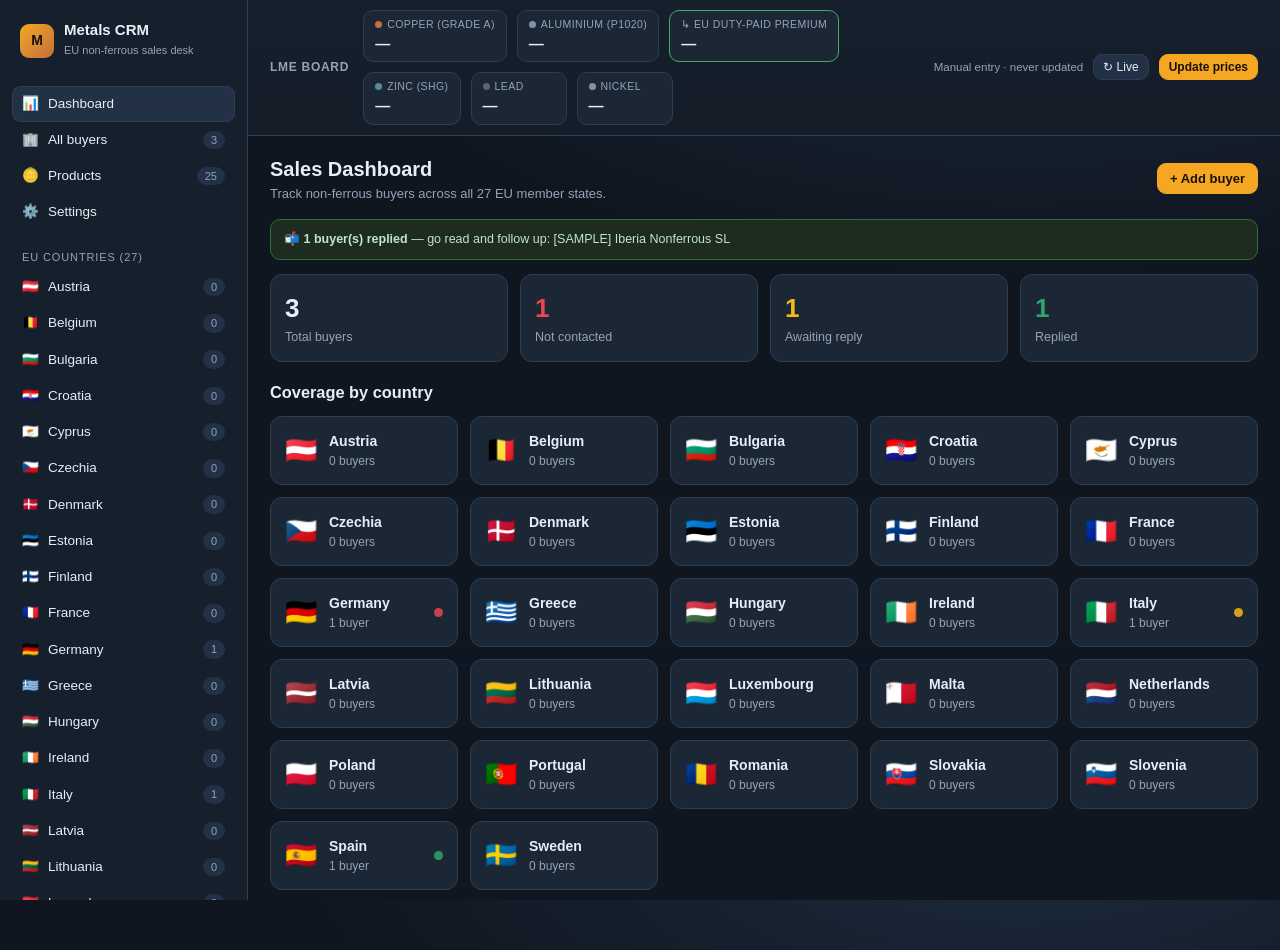
==== index.html @ 7d597609 "Add Metals Trading CRM — EU non-ferrous sales desk Zero-dependency static web app: - 25 products, 27" ====
<!DOCTYPE html>
<html lang="en">
<head>
  <meta charset="UTF-8" />
  <meta name="viewport" content="width=device-width, initial-scale=1.0" />
  <title>Metals Trading CRM</title>
  <link rel="icon" href="data:image/svg+xml,<svg xmlns='http://www.w3.org/2000/svg' viewBox='0 0 100 100'><text y='.9em' font-size='90'>🪙</text></svg>" />
  <link rel="stylesheet" href="assets/css/styles.css" />
</head>
<body>
  <div class="app">
    <!-- Sidebar -->
    <aside class="sidebar">
      <div class="brand">
        <div class="logo">M</div>
        <div>
          <h1>Metals CRM</h1>
          <small>EU non-ferrous sales desk</small>
        </div>
      </div>
      <nav id="nav"></nav>
    </aside>

    <!-- Main -->
    <div class="main">
      <div id="pricebar" class="pricebar"></div>
      <div id="content" class="content"></div>
    </div>
  </div>

  <div id="modal-root"></div>
  <div id="toast-root"></div>

  <!-- Scripts (classic, load order matters — no build, no dependencies) -->
  <script src="assets/js/data.js"></script>
  <script src="assets/js/store.js"></script>
  <script src="assets/js/prices.js"></script>
  <script src="assets/js/email.js"></script>
  <script src="assets/js/apollo.js"></script>
  <script src="assets/js/app.js"></script>
</body>
</html>
---- assets/css/styles.css ----
/* ============================================================
   Metals Trading CRM — styles (no framework, fully offline)
   ============================================================ */
:root {
  --bg: #0f1620;
  --bg-2: #16202d;
  --panel: #1b2735;
  --panel-2: #223145;
  --line: #2c3e54;
  --text: #e7eef6;
  --muted: #93a4b8;
  --accent: #f5a623;
  --accent-2: #3b9ae1;
  --red: #e5484d;
  --yellow: #f5b915;
  --green: #30a46c;
  --radius: 12px;
  --shadow: 0 6px 22px rgba(0,0,0,.35);
}

* { box-sizing: border-box; }
html, body { margin: 0; height: 100%; }
body {
  background: radial-gradient(1200px 600px at 80% -10%, #1d2c3e 0%, var(--bg) 60%);
  color: var(--text);
  font: 14px/1.5 -apple-system, BlinkMacSystemFont, "Segoe UI", Roboto, Helvetica, Arial, sans-serif;
}
a { color: var(--accent-2); text-decoration: none; }
a:hover { text-decoration: underline; }

/* ---------- Layout ---------- */
.app { display: grid; grid-template-columns: 248px 1fr; min-height: 100vh; }
.sidebar {
  background: var(--bg-2);
  border-right: 1px solid var(--line);
  padding: 16px 12px;
  position: sticky; top: 0; height: 100vh; overflow-y: auto;
}
.main { display: flex; flex-direction: column; min-width: 0; }
.content { padding: 18px 22px 60px; }

/* ---------- Brand ---------- */
.brand { display: flex; align-items: center; gap: 10px; padding: 6px 8px 16px; }
.brand .logo {
  width: 34px; height: 34px; border-radius: 9px;
  background: linear-gradient(135deg, var(--accent), #c2703d);
  display: grid; place-items: center; font-weight: 800; color: #1a1206;
}
.brand h1 { font-size: 15px; margin: 0; line-height: 1.1; }
.brand small { color: var(--muted); font-size: 11px; }

/* ---------- Nav ---------- */
.nav-section { margin-top: 10px; }
.nav-section .label { color: var(--muted); font-size: 11px; text-transform: uppercase; letter-spacing: .08em; padding: 8px 10px 4px; }
.nav-item {
  display: flex; align-items: center; gap: 9px;
  padding: 8px 10px; border-radius: 9px; cursor: pointer; color: var(--text);
  font-size: 13.5px; user-select: none;
}
.nav-item:hover { background: var(--panel); }
.nav-item.active { background: var(--panel-2); box-shadow: inset 0 0 0 1px var(--line); }
.nav-item .count {
  margin-left: auto; background: var(--panel-2); color: var(--muted);
  border-radius: 999px; font-size: 11px; padding: 1px 8px;
}
.nav-item.active .count { background: var(--accent); color: #1a1206; }

/* ---------- Price bar (pinned top) ---------- */
.pricebar {
  position: sticky; top: 0; z-index: 20;
  background: linear-gradient(180deg, #16202d, #131c27);
  border-bottom: 1px solid var(--line);
  padding: 10px 22px;
  display: flex; align-items: center; gap: 14px; flex-wrap: wrap;
}
.pricebar .pb-title { font-weight: 700; font-size: 12px; color: var(--muted); text-transform: uppercase; letter-spacing: .06em; }
.ticker { display: flex; gap: 10px; flex-wrap: wrap; flex: 1; }
.chip {
  background: var(--panel); border: 1px solid var(--line); border-radius: 10px;
  padding: 6px 11px; display: flex; flex-direction: column; min-width: 96px;
}
.chip .k { font-size: 10.5px; color: var(--muted); text-transform: uppercase; letter-spacing: .04em; }
.chip .v { font-size: 15px; font-weight: 700; }
.chip .v small { font-size: 10px; color: var(--muted); font-weight: 500; }
.chip.premium { border-color: #4a6; }
.chip .dot { width: 7px; height: 7px; border-radius: 50%; display: inline-block; margin-right: 5px; }
.pb-meta { color: var(--muted); font-size: 11.5px; display: flex; align-items: center; gap: 10px; }

/* ---------- Buttons ---------- */
.btn {
  display: inline-flex; align-items: center; gap: 7px;
  background: var(--panel-2); color: var(--text); border: 1px solid var(--line);
  border-radius: 9px; padding: 7px 12px; font-size: 13px; cursor: pointer;
  transition: .12s; white-space: nowrap;
}
.btn:hover { border-color: var(--accent-2); }
.btn.primary { background: var(--accent); color: #1a1206; border-color: var(--accent); font-weight: 700; }
.btn.primary:hover { filter: brightness(1.05); }
.btn.ghost { background: transparent; }
.btn.danger:hover { border-color: var(--red); color: var(--red); }
.btn.sm { padding: 5px 9px; font-size: 12px; }
.btn-row { display: flex; gap: 8px; flex-wrap: wrap; }

/* ---------- Page header ---------- */
.page-head { display: flex; align-items: center; gap: 12px; margin-bottom: 16px; flex-wrap: wrap; }
.page-head h2 { margin: 0; font-size: 20px; }
.page-head .sub { color: var(--muted); font-size: 13px; }
.spacer { flex: 1; }
.search {
  background: var(--panel); border: 1px solid var(--line); color: var(--text);
  border-radius: 9px; padding: 8px 12px; min-width: 220px;
}

/* ---------- Cards / grid ---------- */
.grid { display: grid; gap: 14px; }
.grid.cards { grid-template-columns: repeat(auto-fill, minmax(330px, 1fr)); }
.card {
  background: var(--panel); border: 1px solid var(--line); border-radius: var(--radius);
  padding: 14px; box-shadow: var(--shadow);
}
.card h3 { margin: 0 0 2px; font-size: 15px; }
.card .meta { color: var(--muted); font-size: 12.5px; }

/* ---------- Tiles (dashboard / countries) ---------- */
.tiles { display: grid; grid-template-columns: repeat(auto-fill, minmax(180px, 1fr)); gap: 12px; }
.tile {
  background: var(--panel); border: 1px solid var(--line); border-radius: var(--radius);
  padding: 14px; cursor: pointer; transition: .12s; display: flex; align-items: center; gap: 12px;
}
.tile:hover { transform: translateY(-2px); border-color: var(--accent-2); }
.tile .flag { font-size: 26px; }
.tile .tname { font-weight: 600; }
.tile .tsub { color: var(--muted); font-size: 12px; }
.tile .mini-lights { margin-left: auto; display: flex; gap: 4px; }
.mini-dot { width: 9px; height: 9px; border-radius: 50%; opacity: .85; }

.stat-row { display: grid; grid-template-columns: repeat(auto-fit, minmax(150px,1fr)); gap: 12px; margin-bottom: 18px; }
.stat { background: var(--panel); border: 1px solid var(--line); border-radius: var(--radius); padding: 14px; }
.stat .n { font-size: 26px; font-weight: 800; }
.stat .l { color: var(--muted); font-size: 12.5px; }

/* ---------- Tags / chips ---------- */
.tags { display: flex; flex-wrap: wrap; gap: 6px; margin: 10px 0; }
.tag {
  font-size: 11.5px; padding: 3px 9px; border-radius: 999px;
  border: 1px solid var(--line); background: var(--bg-2);
  display: inline-flex; align-items: center; gap: 5px;
}
.tag .swatch { width: 8px; height: 8px; border-radius: 50%; }

/* ---------- Traffic lights ---------- */
.lights { display: flex; gap: 6px; align-items: center; }
.light {
  width: 26px; height: 26px; border-radius: 50%;
  border: 2px solid var(--line); background: #1a2433; cursor: pointer; position: relative;
  transition: .12s;
}
.light:hover { transform: scale(1.08); }
.light.on.red { background: var(--red); border-color: var(--red); box-shadow: 0 0 10px rgba(229,72,77,.6); }
.light.on.yellow { background: var(--yellow); border-color: var(--yellow); box-shadow: 0 0 10px rgba(245,185,21,.6); }
.light.on.green { background: var(--green); border-color: var(--green); box-shadow: 0 0 10px rgba(48,164,108,.6); }
.status-line { display: flex; align-items: center; gap: 10px; margin-top: 10px; flex-wrap: wrap; }
.status-text { font-size: 12px; color: var(--muted); }
.reply-badge {
  background: var(--green); color: #04140c; font-weight: 700; font-size: 11px;
  padding: 2px 9px; border-radius: 999px; cursor: pointer; animation: pulse 1.6s infinite;
}
@keyframes pulse { 0%,100% { opacity: 1; } 50% { opacity: .55; } }

.contact-line { color: var(--muted); font-size: 12.5px; margin: 2px 0; display: flex; gap: 7px; align-items: center; }
.card-actions { display: flex; gap: 8px; margin-top: 12px; flex-wrap: wrap; }

/* ---------- Modal ---------- */
.modal-bg {
  position: fixed; inset: 0; background: rgba(4,8,14,.66); backdrop-filter: blur(2px);
  display: grid; place-items: center; z-index: 50; padding: 20px;
}
.modal {
  background: var(--bg-2); border: 1px solid var(--line); border-radius: 14px;
  width: min(640px, 100%); max-height: 88vh; overflow-y: auto; box-shadow: var(--shadow);
}
.modal header { padding: 16px 18px; border-bottom: 1px solid var(--line); display: flex; align-items: center; }
.modal header h3 { margin: 0; font-size: 16px; }
.modal .body { padding: 18px; }
.modal footer { padding: 14px 18px; border-top: 1px solid var(--line); display: flex; gap: 8px; justify-content: flex-end; }
.x { margin-left: auto; cursor: pointer; color: var(--muted); font-size: 20px; background: none; border: none; }

/* ---------- Forms ---------- */
.field { margin-bottom: 13px; }
.field label { display: block; font-size: 12px; color: var(--muted); margin-bottom: 5px; }
.field input, .field select, .field textarea {
  width: 100%; background: var(--panel); border: 1px solid var(--line); color: var(--text);
  border-radius: 9px; padding: 9px 11px; font-size: 13.5px; font-family: inherit;
}
.field textarea { resize: vertical; min-height: 70px; }
.field-2 { display: grid; grid-template-columns: 1fr 1fr; gap: 12px; }
.checks { display: grid; grid-template-columns: 1fr 1fr; gap: 6px 14px; max-height: 240px; overflow-y: auto; padding: 4px; border: 1px solid var(--line); border-radius: 9px; }
.check { display: flex; align-items: center; gap: 8px; font-size: 12.5px; }
.check input { width: auto; }

/* ---------- Misc ---------- */
.empty { text-align: center; color: var(--muted); padding: 50px 20px; }
.empty .big { font-size: 40px; margin-bottom: 8px; }
.notice { background: #1d2c1f; border: 1px solid #2f6b43; color: #bfe6cc; padding: 10px 13px; border-radius: 10px; font-size: 12.5px; margin-bottom: 14px; }
.notice.warn { background: #2c241a; border-color: #6b5330; color: #e8d4b0; }
.kbd { background: var(--panel-2); border: 1px solid var(--line); border-radius: 5px; padding: 1px 6px; font-size: 11px; }
.toast {
  position: fixed; bottom: 22px; left: 50%; transform: translateX(-50%);
  background: var(--panel-2); border: 1px solid var(--accent-2); color: var(--text);
  padding: 11px 18px; border-radius: 10px; box-shadow: var(--shadow); z-index: 99; font-size: 13px;
}
.legend { display: flex; gap: 14px; flex-wrap: wrap; color: var(--muted); font-size: 12px; align-items: center; }
.legend .dot { width: 11px; height: 11px; border-radius: 50%; display: inline-block; margin-right: 5px; vertical-align: -1px; }

@media (max-width: 820px) {
  .app { grid-template-columns: 1fr; }
  .sidebar { position: static; height: auto; }
}


/* ---------- People (Apollo contacts) ---------- */
.people { margin: 10px 0 4px; border-top: 1px dashed var(--line); padding-top: 9px; }
.people-h { font-size: 11.5px; color: var(--muted); text-transform: uppercase; letter-spacing: .04em; margin-bottom: 6px; display: flex; align-items: center; }
.people-refresh { margin-left: auto; cursor: pointer; color: var(--accent-2); text-transform: none; letter-spacing: 0; font-size: 11px; }
.people-refresh:hover { text-decoration: underline; }
.person {
  display: grid; grid-template-columns: 1fr auto; align-items: center; gap: 4px 8px;
  padding: 6px 8px; border: 1px solid var(--line); border-radius: 8px; margin-bottom: 6px; background: var(--bg-2);
}
.person .p-name { font-weight: 600; font-size: 13px; }
.person .p-title { grid-column: 1; color: var(--muted); font-size: 12px; }
.person .p-email { grid-column: 1; color: var(--accent-2); font-size: 12px; word-break: break-all; }
.person .p-actions { grid-column: 2; grid-row: 1 / span 3; display: flex; align-items: center; gap: 8px; }
.person-mail, .person-del, .person-locked { cursor: pointer; font-size: 14px; }
.person-del { color: var(--muted); }
.person-del:hover { color: var(--red); }
.person-mail:hover { transform: scale(1.15); }

/* ---------- People picker modal ---------- */
.pick-list { display: flex; flex-direction: column; gap: 8px; }
.pick {
  display: flex; gap: 11px; align-items: flex-start;
  border: 1px solid var(--line); border-radius: 10px; padding: 11px 12px; cursor: pointer; background: var(--panel);
}
.pick:hover { border-color: var(--accent-2); }
.pick input { margin-top: 3px; }
.pick-name { font-weight: 600; }
.pick-name small { color: var(--muted); font-weight: 500; font-size: 11px; }
.pick-title { color: var(--text); font-size: 12.5px; }
.pick-contact { color: var(--muted); font-size: 12px; margin-top: 2px; }
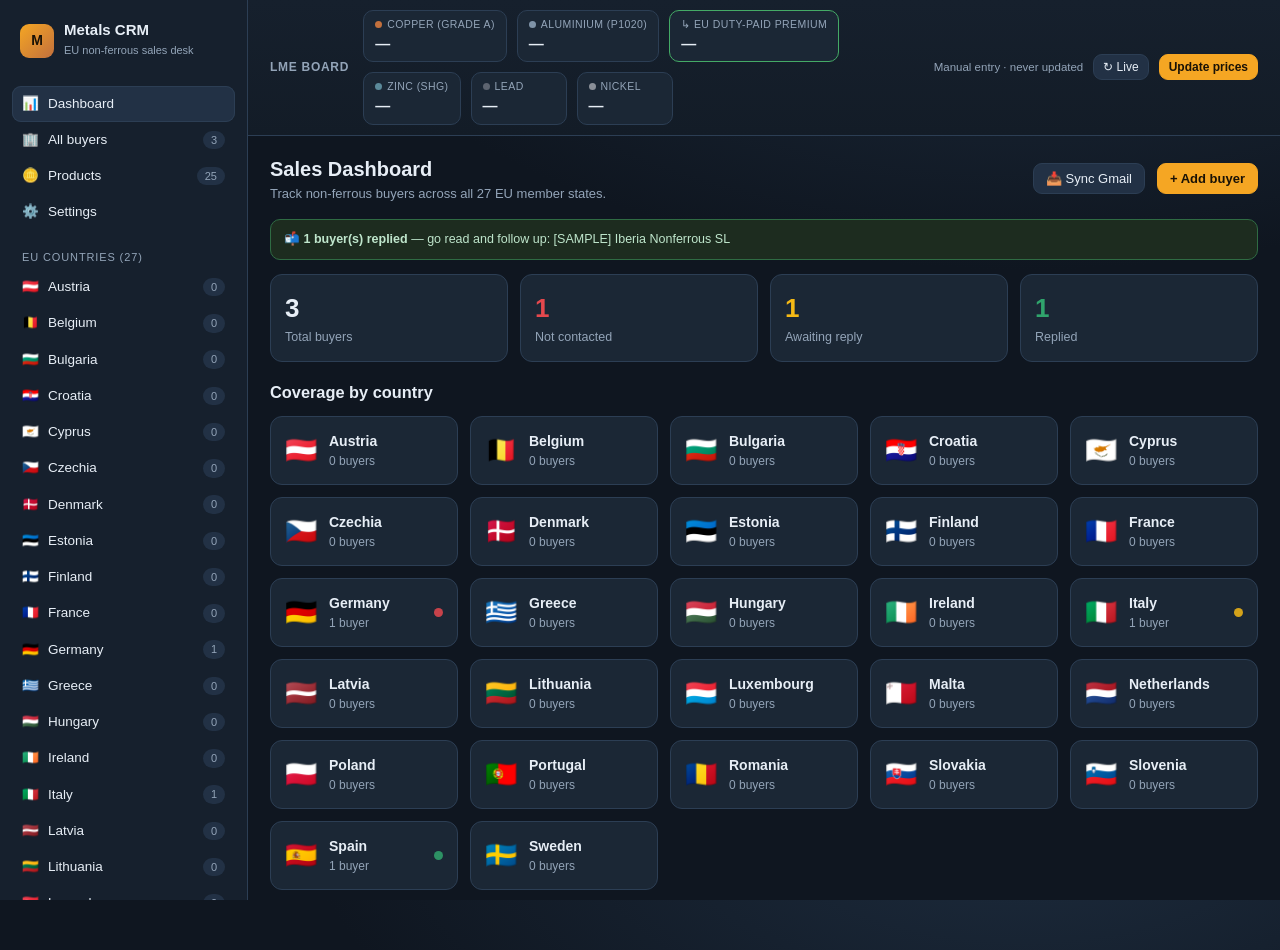
==== commit e2f4d058: "Add Pages auto-deploy, EU starter buyer list, Gmail auto-status - .github/workflows/deploy-pages.yml" ====
--- a/index.html
+++ b/index.html
@@ -33,10 +33,12 @@
 
   <!-- Scripts (classic, load order matters — no build, no dependencies) -->
   <script src="assets/js/data.js"></script>
+  <script src="assets/js/seed-eu.js"></script>
   <script src="assets/js/store.js"></script>
   <script src="assets/js/prices.js"></script>
   <script src="assets/js/email.js"></script>
   <script src="assets/js/apollo.js"></script>
+  <script src="assets/js/gmail.js"></script>
   <script src="assets/js/app.js"></script>
 </body>
 </html>
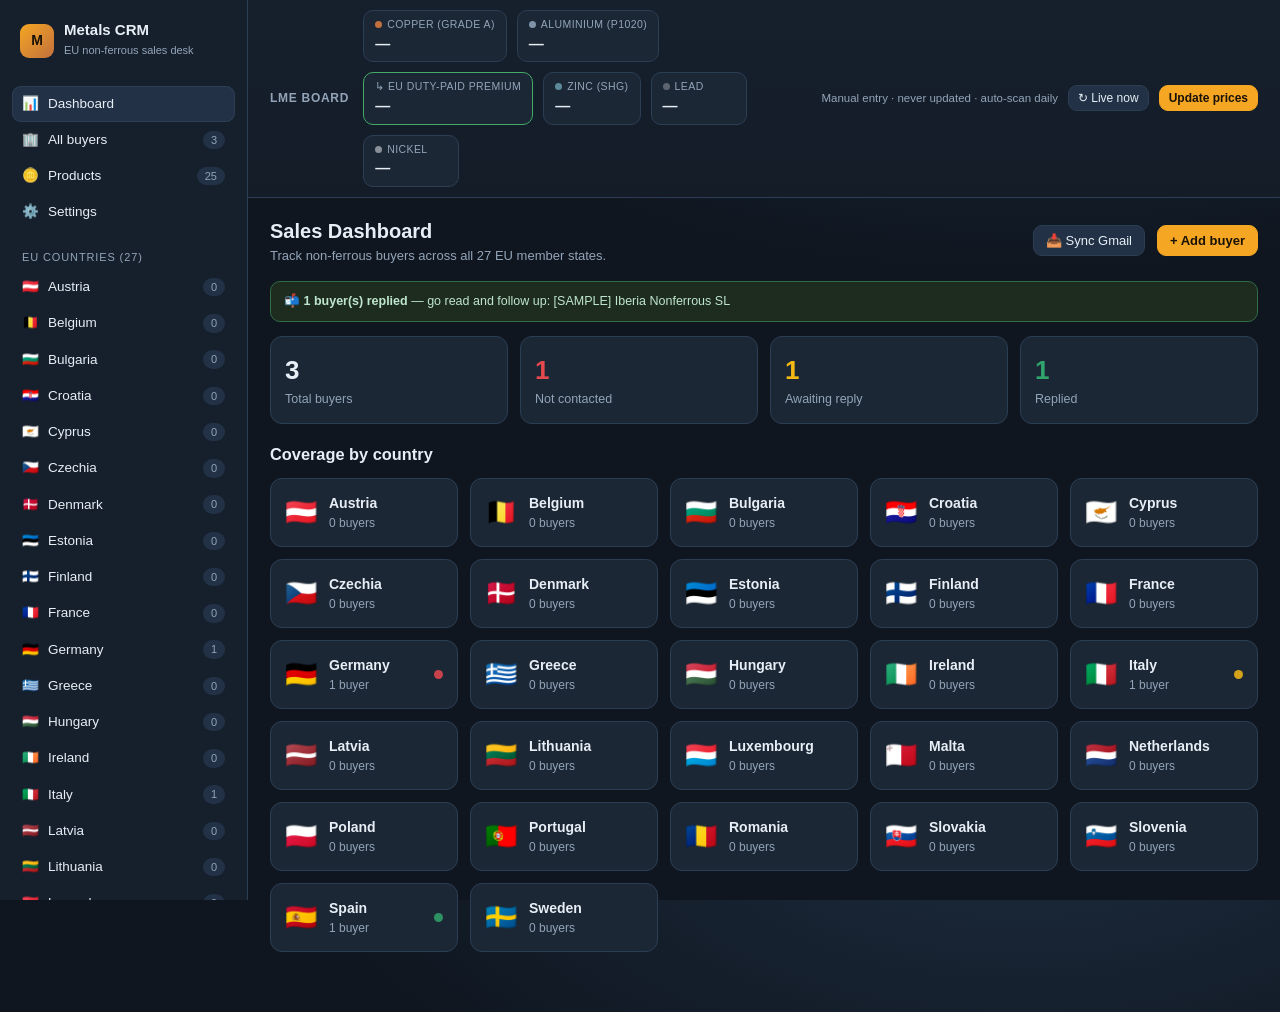
==== commit 31bf16fd: "Add per-contact traffic lights and team sync (shared data) Per-contact lights: - Each person in a co" ====
--- a/index.html
+++ b/index.html
@@ -39,6 +39,7 @@
   <script src="assets/js/email.js"></script>
   <script src="assets/js/apollo.js"></script>
   <script src="assets/js/gmail.js"></script>
+  <script src="assets/js/sync.js"></script>
   <script src="assets/js/app.js"></script>
 </body>
 </html>
--- a/assets/css/styles.css
+++ b/assets/css/styles.css
@@ -231,10 +231,18 @@
 .person .p-title { grid-column: 1; color: var(--muted); font-size: 12px; }
 .person .p-email { grid-column: 1; color: var(--accent-2); font-size: 12px; word-break: break-all; }
 .person .p-actions { grid-column: 2; grid-row: 1 / span 3; display: flex; align-items: center; gap: 8px; }
-.person-mail, .person-del, .person-locked { cursor: pointer; font-size: 14px; }
+.person-mail, .person-del, .person-locked, .person-thread { cursor: pointer; font-size: 14px; }
 .person-del { color: var(--muted); }
 .person-del:hover { color: var(--red); }
-.person-mail:hover { transform: scale(1.15); }
+.person-mail:hover, .person-thread:hover { transform: scale(1.15); }
+
+/* per-person mini traffic lights */
+.plights { display: inline-flex; gap: 3px; margin-right: 4px; vertical-align: middle; }
+.plight { width: 13px; height: 13px; border-radius: 50%; border: 1.5px solid var(--line); background: #1a2433; cursor: pointer; padding: 0; }
+.plight:hover { transform: scale(1.18); }
+.plight.on.red { background: var(--red); border-color: var(--red); }
+.plight.on.yellow { background: var(--yellow); border-color: var(--yellow); }
+.plight.on.green { background: var(--green); border-color: var(--green); box-shadow: 0 0 6px rgba(48,164,108,.55); }
 
 /* ---------- People picker modal ---------- */
 .pick-list { display: flex; flex-direction: column; gap: 8px; }
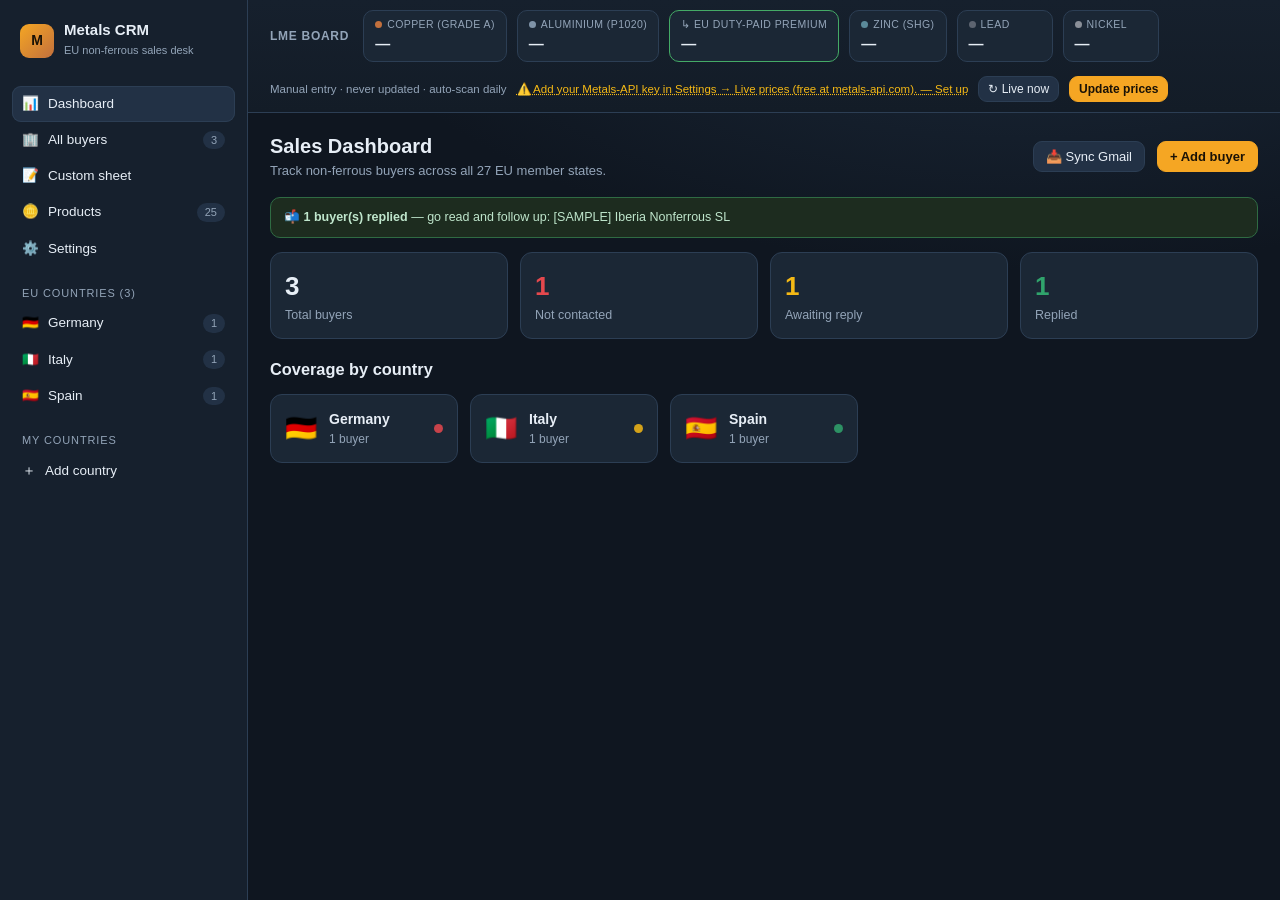
==== commit 457efe88: "Add cache-busting (?v=) to asset URLs so deploys load fresh Browsers/GitHub Pages CDN were caching t" ====
--- a/index.html
+++ b/index.html
@@ -5,7 +5,7 @@
   <meta name="viewport" content="width=device-width, initial-scale=1.0" />
   <title>Metals Trading CRM</title>
   <link rel="icon" href="data:image/svg+xml,<svg xmlns='http://www.w3.org/2000/svg' viewBox='0 0 100 100'><text y='.9em' font-size='90'>🪙</text></svg>" />
-  <link rel="stylesheet" href="assets/css/styles.css" />
+  <link rel="stylesheet" href="assets/css/styles.css?v=3" />
 </head>
 <body>
   <div class="app">
@@ -31,15 +31,16 @@
   <div id="modal-root"></div>
   <div id="toast-root"></div>
 
-  <!-- Scripts (classic, load order matters — no build, no dependencies) -->
-  <script src="assets/js/data.js"></script>
-  <script src="assets/js/seed-eu.js"></script>
-  <script src="assets/js/store.js"></script>
-  <script src="assets/js/prices.js"></script>
-  <script src="assets/js/email.js"></script>
-  <script src="assets/js/apollo.js"></script>
-  <script src="assets/js/gmail.js"></script>
-  <script src="assets/js/sync.js"></script>
-  <script src="assets/js/app.js"></script>
+  <!-- Scripts (classic, load order matters — no build, no dependencies).
+       The ?v= query busts browser/CDN cache on each release — bump on changes. -->
+  <script src="assets/js/data.js?v=3"></script>
+  <script src="assets/js/seed-eu.js?v=3"></script>
+  <script src="assets/js/store.js?v=3"></script>
+  <script src="assets/js/prices.js?v=3"></script>
+  <script src="assets/js/email.js?v=3"></script>
+  <script src="assets/js/apollo.js?v=3"></script>
+  <script src="assets/js/gmail.js?v=3"></script>
+  <script src="assets/js/sync.js?v=3"></script>
+  <script src="assets/js/app.js?v=3"></script>
 </body>
 </html>
--- a/assets/css/styles.css
+++ b/assets/css/styles.css
@@ -85,6 +85,8 @@
 .chip.premium { border-color: #4a6; }
 .chip .dot { width: 7px; height: 7px; border-radius: 50%; display: inline-block; margin-right: 5px; }
 .pb-meta { color: var(--muted); font-size: 11.5px; display: flex; align-items: center; gap: 10px; }
+.price-warn { color: var(--yellow); cursor: pointer; text-decoration: underline dotted; }
+.price-warn:hover { color: #ffd35c; }
 
 /* ---------- Buttons ---------- */
 .btn {
@@ -256,3 +258,17 @@
 .pick-name small { color: var(--muted); font-weight: 500; font-size: 11px; }
 .pick-title { color: var(--text); font-size: 12.5px; }
 .pick-contact { color: var(--muted); font-size: 12px; margin-top: 2px; }
+
+
+/* ---------- Custom sheet (Excel-style table) ---------- */
+table.sheet { width: 100%; border-collapse: collapse; background: var(--panel); border: 1px solid var(--line); border-radius: var(--radius); overflow: hidden; }
+table.sheet th { text-align: left; font-size: 11.5px; color: var(--muted); text-transform: uppercase; letter-spacing: .04em; padding: 10px 10px; background: var(--bg-2); border-bottom: 1px solid var(--line); }
+table.sheet td { padding: 5px 8px; border-bottom: 1px solid var(--line); }
+table.sheet tr:last-child td { border-bottom: none; }
+table.sheet input, table.sheet select {
+  width: 100%; background: transparent; border: 1px solid transparent; color: var(--text);
+  border-radius: 7px; padding: 7px 8px; font: inherit; font-size: 13px;
+}
+table.sheet input:hover, table.sheet select:hover { border-color: var(--line); }
+table.sheet input:focus, table.sheet select:focus { outline: none; border-color: var(--accent-2); background: var(--bg-2); }
+table.sheet td:last-child { width: 44px; text-align: center; }
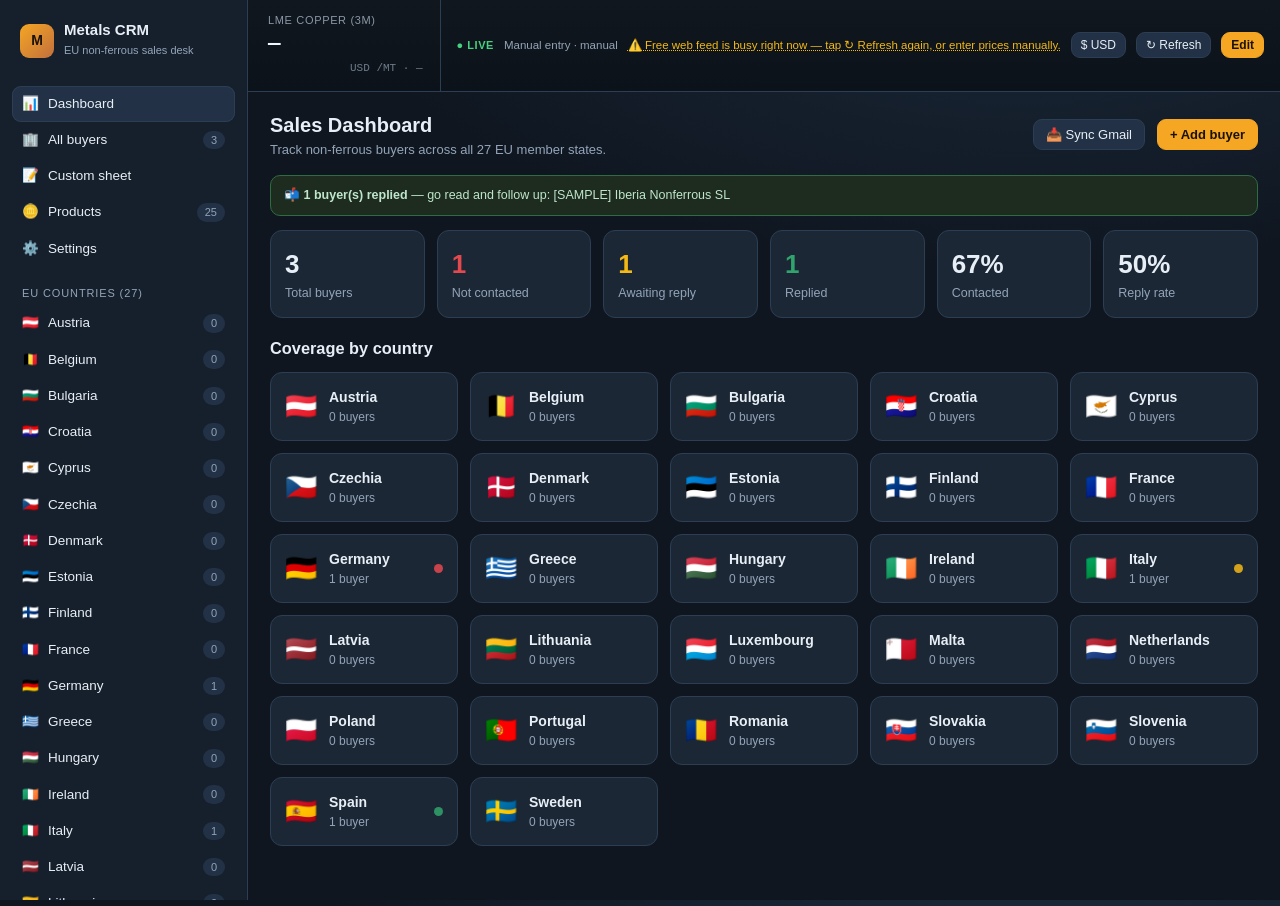
==== commit f0614e45: "Add 9 sales features: USD/EUR toggle, offers, margins, templates, alerts, follow-ups, filters, timel" ====
--- a/index.html
+++ b/index.html
@@ -5,7 +5,7 @@
   <meta name="viewport" content="width=device-width, initial-scale=1.0" />
   <title>Metals Trading CRM</title>
   <link rel="icon" href="data:image/svg+xml,<svg xmlns='http://www.w3.org/2000/svg' viewBox='0 0 100 100'><text y='.9em' font-size='90'>🪙</text></svg>" />
-  <link rel="stylesheet" href="assets/css/styles.css?v=3" />
+  <link rel="stylesheet" href="assets/css/styles.css?v=4" />
 </head>
 <body>
   <div class="app">
@@ -33,14 +33,14 @@
 
   <!-- Scripts (classic, load order matters — no build, no dependencies).
        The ?v= query busts browser/CDN cache on each release — bump on changes. -->
-  <script src="assets/js/data.js?v=3"></script>
-  <script src="assets/js/seed-eu.js?v=3"></script>
-  <script src="assets/js/store.js?v=3"></script>
-  <script src="assets/js/prices.js?v=3"></script>
-  <script src="assets/js/email.js?v=3"></script>
-  <script src="assets/js/apollo.js?v=3"></script>
-  <script src="assets/js/gmail.js?v=3"></script>
-  <script src="assets/js/sync.js?v=3"></script>
-  <script src="assets/js/app.js?v=3"></script>
+  <script src="assets/js/data.js?v=4"></script>
+  <script src="assets/js/seed-eu.js?v=4"></script>
+  <script src="assets/js/store.js?v=4"></script>
+  <script src="assets/js/prices.js?v=4"></script>
+  <script src="assets/js/email.js?v=4"></script>
+  <script src="assets/js/apollo.js?v=4"></script>
+  <script src="assets/js/gmail.js?v=4"></script>
+  <script src="assets/js/sync.js?v=4"></script>
+  <script src="assets/js/app.js?v=4"></script>
 </body>
 </html>
--- a/assets/css/styles.css
+++ b/assets/css/styles.css
@@ -68,13 +68,35 @@
 /* ---------- Price bar (pinned top) ---------- */
 .pricebar {
   position: sticky; top: 0; z-index: 20;
-  background: linear-gradient(180deg, #16202d, #131c27);
+  background: linear-gradient(180deg, #10171f, #0c1219);
   border-bottom: 1px solid var(--line);
-  padding: 10px 22px;
-  display: flex; align-items: center; gap: 14px; flex-wrap: wrap;
+  padding: 0; display: flex; align-items: stretch; gap: 0;
 }
 .pricebar .pb-title { font-weight: 700; font-size: 12px; color: var(--muted); text-transform: uppercase; letter-spacing: .06em; }
-.ticker { display: flex; gap: 10px; flex-wrap: wrap; flex: 1; }
+
+/* horizontal trading-desk ticker */
+.ticker { display: flex; flex: 1; overflow-x: auto; align-items: stretch; }
+.ticker::-webkit-scrollbar { height: 6px; }
+.ticker::-webkit-scrollbar-thumb { background: var(--line); border-radius: 3px; }
+.tk {
+  padding: 12px 20px 11px; min-width: 150px; flex: 0 0 auto;
+  border-right: 1px solid rgba(255,255,255,.06); display: flex; flex-direction: column; justify-content: center; gap: 3px;
+}
+.tk-label { font-size: 11px; letter-spacing: .06em; color: #8b97a6; text-transform: uppercase; white-space: nowrap; }
+.tk-price {
+  font-family: "SFMono-Regular", ui-monospace, Menlo, Consolas, monospace;
+  font-size: 21px; font-weight: 700; color: #f3f6fa; white-space: nowrap; line-height: 1.1;
+}
+.tk-chg { font-family: inherit; font-size: 12.5px; font-weight: 700; margin-left: 4px; }
+.tk-chg.up { color: #46d07f; }
+.tk-chg.down { color: #ef5a5a; }
+.tk-chg.flat { color: #8b97a6; }
+.tk-sub { font-family: ui-monospace, Menlo, Consolas, monospace; font-size: 11px; color: #6f7c8b; white-space: nowrap; }
+.tk-foot { display: flex; align-items: center; gap: 8px; }
+.tk-spark { display: block; opacity: .9; }
+.tk-spark-empty { width: 74px; height: 22px; display: inline-block; }
+.pb-meta { display: flex; align-items: center; gap: 10px; padding: 0 16px; border-left: 1px solid var(--line); }
+.tk-live { color: #46d07f; font-size: 11px; font-weight: 700; letter-spacing: .05em; animation: pulse 1.6s infinite; }
 .chip {
   background: var(--panel); border: 1px solid var(--line); border-radius: 10px;
   padding: 6px 11px; display: flex; flex-direction: column; min-width: 96px;
@@ -272,3 +294,32 @@
 table.sheet input:hover, table.sheet select:hover { border-color: var(--line); }
 table.sheet input:focus, table.sheet select:focus { outline: none; border-color: var(--accent-2); background: var(--bg-2); }
 table.sheet td:last-child { width: 44px; text-align: center; }
+
+
+/* ---------- Dashboard follow-ups + alerts + filters ---------- */
+.followups { display: flex; flex-direction: column; gap: 6px; margin-top: 8px; }
+.fu { display: flex; align-items: center; gap: 10px; }
+.fu-name { flex: 1; cursor: pointer; }
+.fu-name:hover { color: var(--accent-2); text-decoration: underline; }
+.fu-days { color: var(--yellow); font-size: 12px; font-weight: 700; }
+.alert-chip { display: inline-block; background: var(--panel-2); border: 1px solid var(--line); border-radius: 999px; padding: 3px 11px; margin: 3px 4px 0 0; cursor: pointer; font-size: 12.5px; }
+.alert-chip:hover { border-color: var(--accent); }
+.filters { display: flex; align-items: center; gap: 10px; flex-wrap: wrap; margin-bottom: 14px; }
+.filters .search { min-width: 0; }
+
+/* ---------- Activity timeline ---------- */
+.timeline { border: 1px solid var(--line); border-radius: 9px; padding: 8px; max-height: 180px; overflow-y: auto; background: var(--bg-2); }
+.tl { font-size: 12.5px; padding: 3px 0; border-bottom: 1px solid rgba(255,255,255,.04); }
+.tl-date { color: var(--muted); font-size: 11px; margin-right: 6px; }
+
+/* ---------- Margins + templates ---------- */
+.margins { display: grid; grid-template-columns: 1fr 1fr; gap: 6px 14px; max-height: 260px; overflow-y: auto; padding: 4px; border: 1px solid var(--line); border-radius: 9px; }
+.mg { display: flex; align-items: center; gap: 8px; font-size: 12.5px; }
+.mg span { flex: 1; }
+.mg input { width: 70px; background: var(--panel); border: 1px solid var(--line); color: var(--text); border-radius: 7px; padding: 5px 7px; }
+.tpl-list { display: flex; flex-direction: column; gap: 6px; margin: 8px 0; }
+.tpl { display: flex; align-items: center; justify-content: space-between; border: 1px solid var(--line); border-radius: 8px; padding: 7px 10px; }
+
+/* ---------- Offer table ---------- */
+table.offer tfoot td { border-top: 2px solid var(--line); }
+table.offer .up, table.offer .lt { font-family: ui-monospace, Menlo, Consolas, monospace; }
